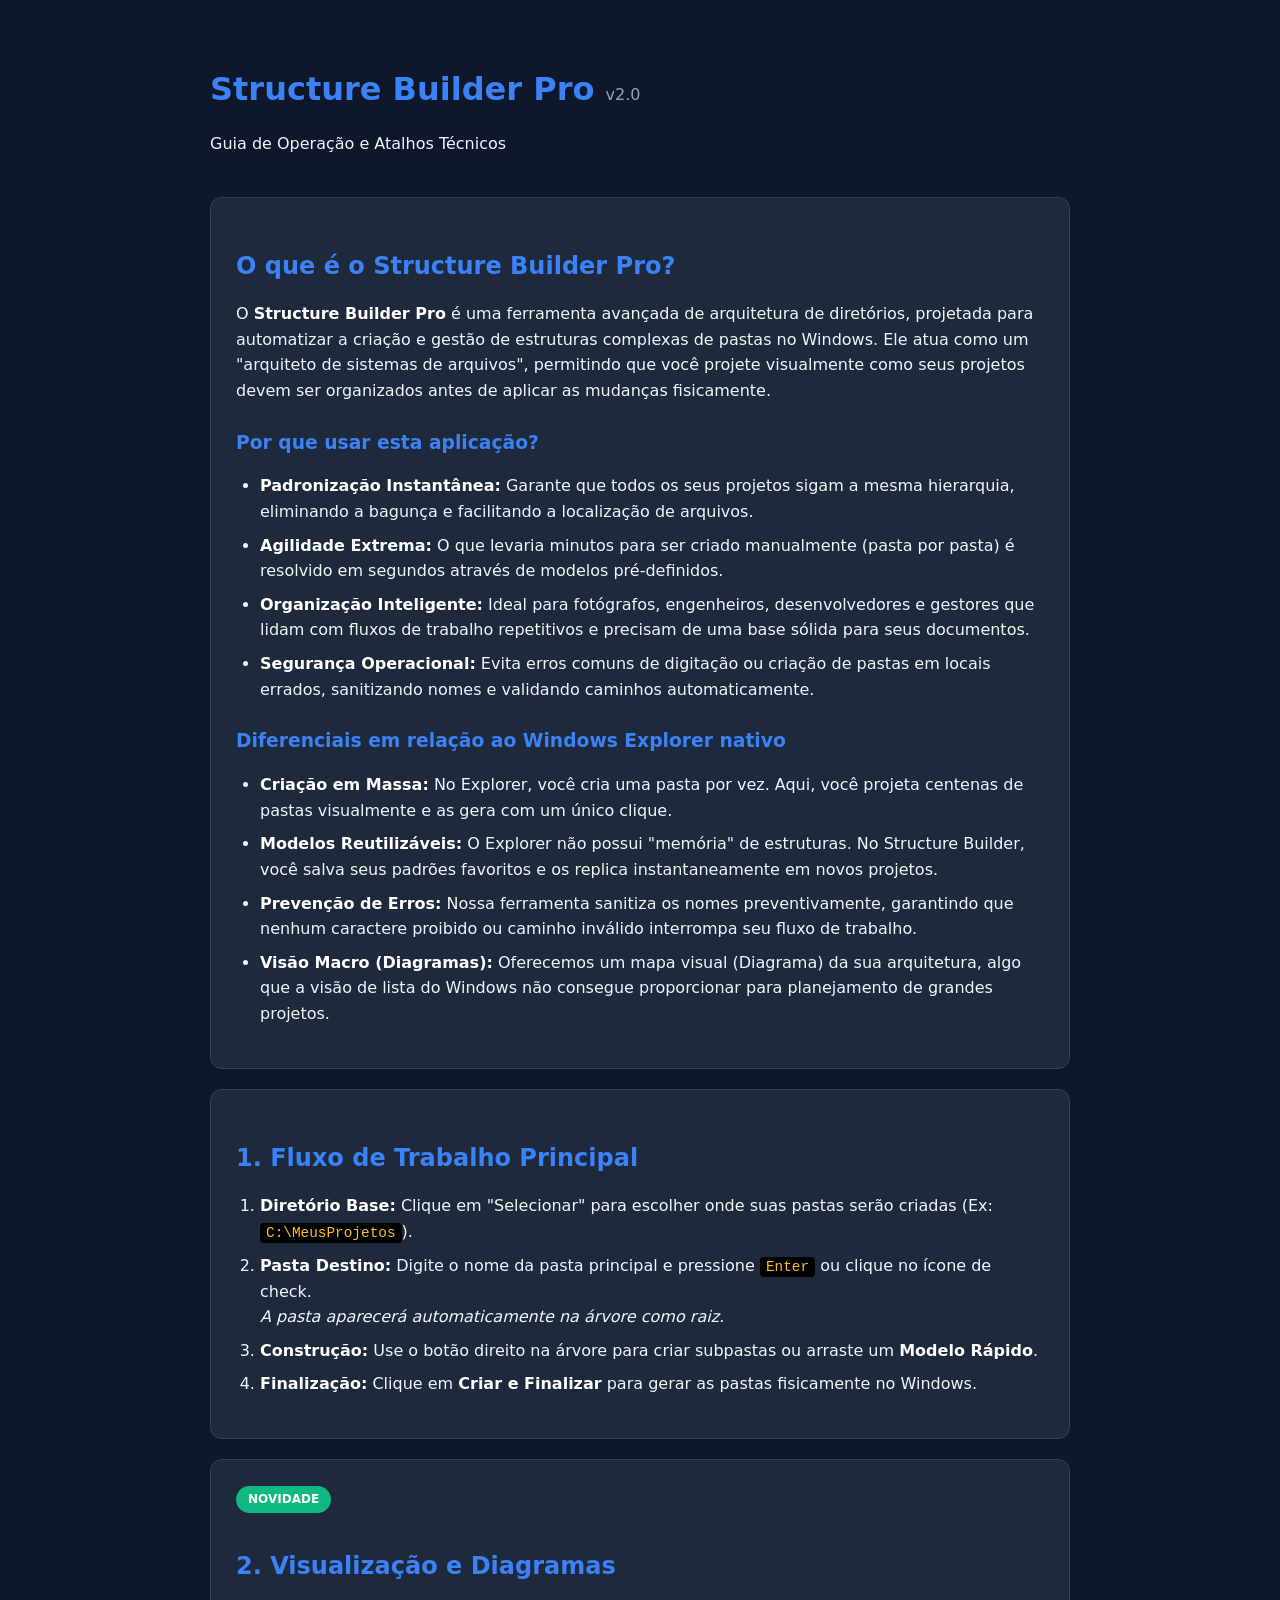
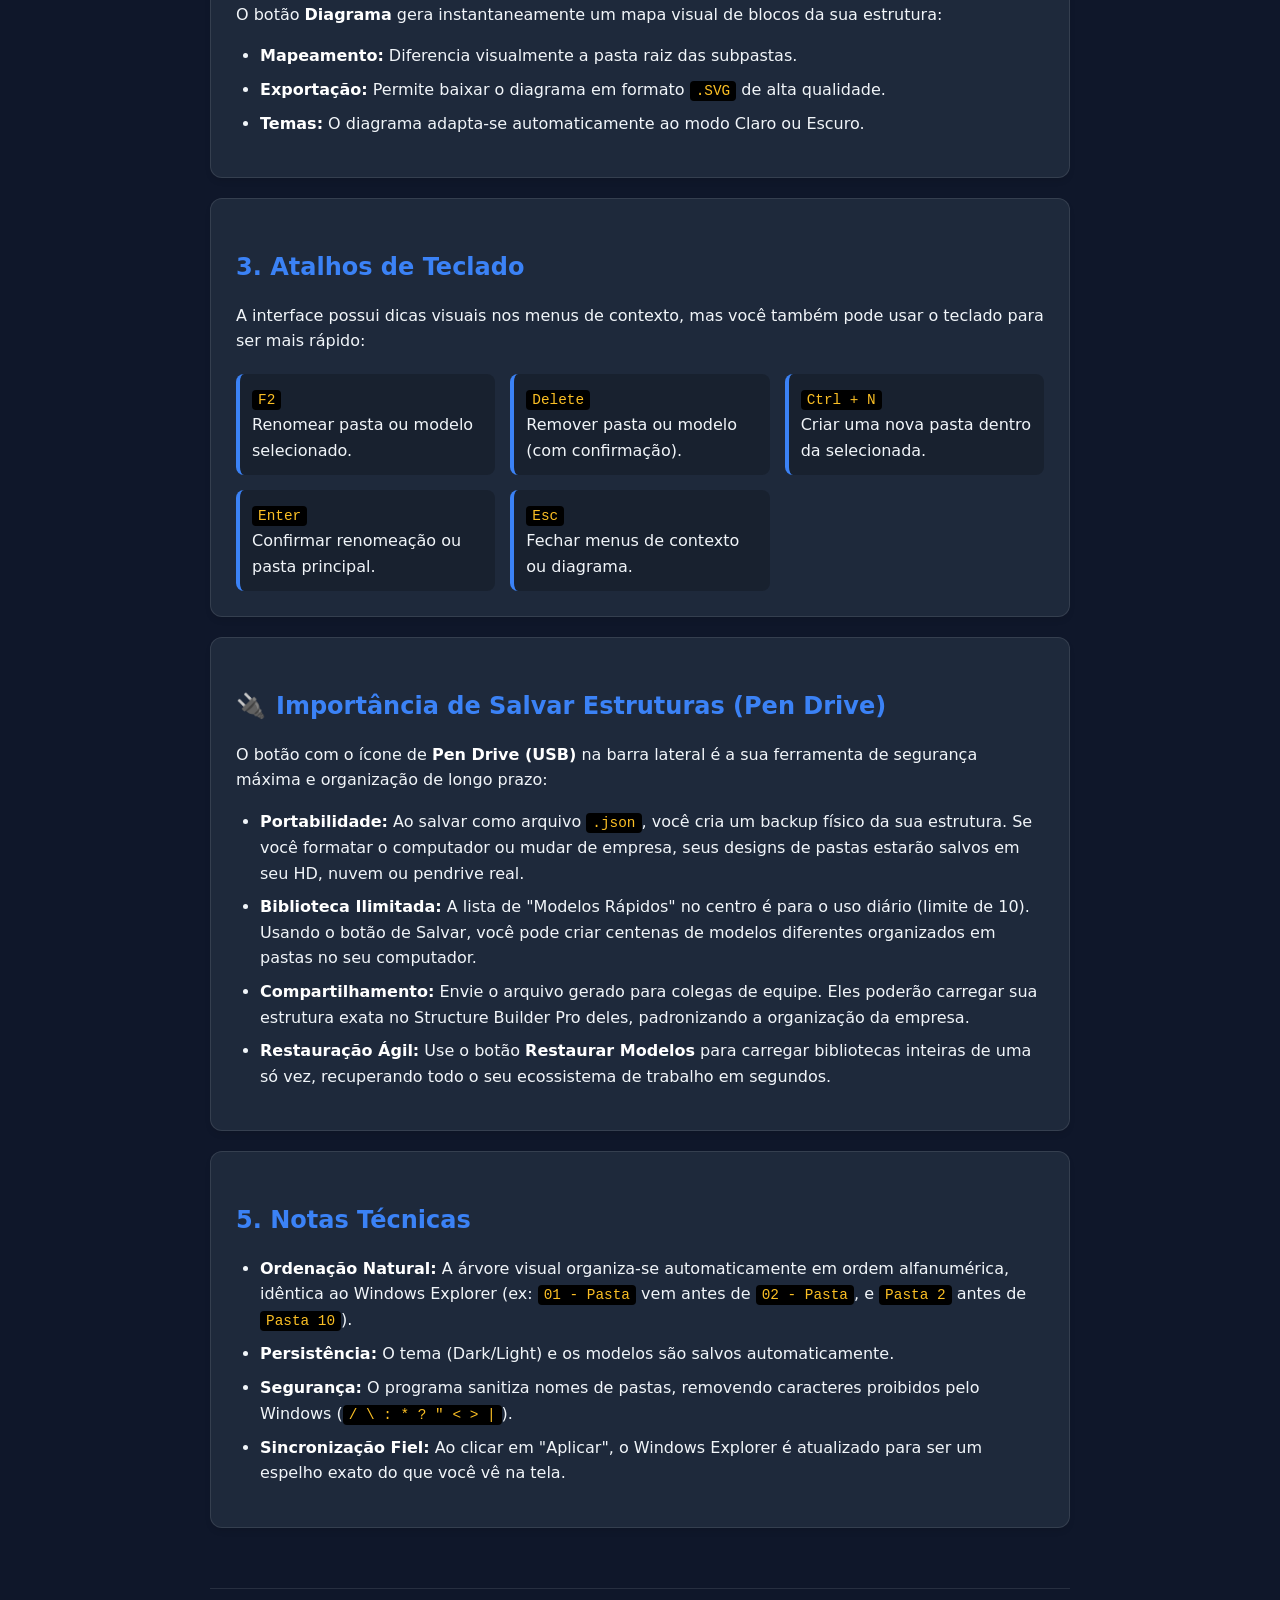
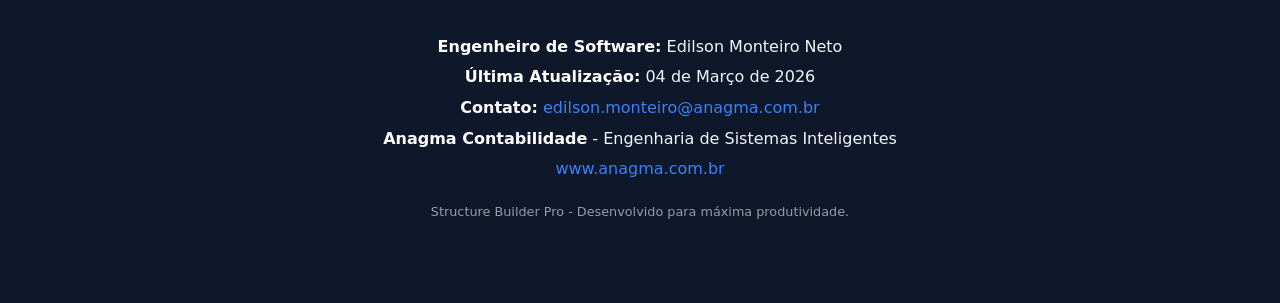
==== manual.html @ afff5ffa "Upload inicial do projeto com .gitignore atualizado" ====
<!DOCTYPE html>
<html lang="pt-br">
<head>
    <meta charset="UTF-8">
    <meta name="viewport" content="width=device-width, initial-scale=1.0">
    <title>Manual - Structure Builder Pro</title>
    <style>
        :root {
            --primary: #3b82f6;
            --primary-hover: #2563eb;
            --bg: #0f172a;
            --card: #1e293b;
            --text: #f1f5f9;
            --text-muted: #94a3b8;
            --accent: #10b981;
            --border: rgba(255, 255, 255, 0.1);
        }

        *, *::before, *::after {
            box-sizing: border-box;
        }

        body {
            font-family: 'Inter', system-ui, -apple-system, sans-serif;
            background-color: var(--bg);
            color: var(--text);
            line-height: 1.6;
            max-width: 900px;
            margin: 0 auto;
            padding: 40px 20px;
            text-rendering: optimizeLegibility;
            -webkit-font-smoothing: antialiased;
        }

        header {
            margin-bottom: 40px;
        }

        h1, h2, h3 { 
            color: var(--primary); 
            margin-top: 1.5rem;
            margin-bottom: 1rem;
        }

        h1 small {
            font-size: 1rem;
            color: var(--text-muted);
            font-weight: normal;
        }

        .card {
            background: var(--card);
            padding: 25px;
            border-radius: 12px;
            margin-bottom: 20px;
            border: 1px solid var(--border);
            box-shadow: 0 4px 6px -1px rgba(0, 0, 0, 0.1);
        }

        code {
            background: #000;
            padding: 2px 6px;
            border-radius: 4px;
            color: #fbbf24;
            font-family: 'Fira Code', monospace;
            font-size: 0.9em;
        }

        .shortcut-grid {
            display: grid;
            grid-template-columns: repeat(auto-fit, minmax(200px, 1fr));
            gap: 15px;
            margin-top: 20px;
        }

        .shortcut-item {
            background: rgba(0, 0, 0, 0.2);
            padding: 12px;
            border-radius: 8px;
            border-left: 4px solid var(--primary);
        }

        .badge {
            display: inline-block;
            padding: 4px 12px;
            border-radius: 20px;
            font-size: 0.75rem;
            font-weight: bold;
            text-transform: uppercase;
            margin-bottom: 10px;
        }

        .badge-new { 
            background: var(--accent); 
            color: #fff; 
        }

        .flex-title {
            display: flex;
            align-items: center;
            gap: 10px;
        }

        .flex-title i {
            font-style: normal;
            color: var(--primary);
        }

        footer {
            text-align: center;
            margin-top: 60px;
            padding: 40px 20px;
            border-top: 1px solid var(--border);
            color: var(--text);
        }

        footer p {
            margin: 5px 0;
        }

        footer a {
            color: var(--primary);
            text-decoration: none;
            transition: color 0.2s ease;
        }

        footer a:hover, footer a:focus {
            color: var(--primary-hover);
            text-decoration: underline;
        }

        .footer-note {
            opacity: 0.6;
            font-size: 0.8rem;
            margin-top: 20px;
        }

        ul, ol {
            padding-left: 1.5rem;
        }

        li {
            margin-bottom: 0.5rem;
        }

        strong {
            color: #fff;
        }
    </style>
</head>
<body>
    <header>
        <h1>Structure Builder Pro <small>v2.0</small></h1>
        <p>Guia de Operação e Atalhos Técnicos</p>
    </header>

    <section class="card">
        <h2>O que é o Structure Builder Pro?</h2>
        <p>O <strong>Structure Builder Pro</strong> é uma ferramenta avançada de arquitetura de diretórios, projetada para automatizar a criação e gestão de estruturas complexas de pastas no Windows. Ele atua como um "arquiteto de sistemas de arquivos", permitindo que você projete visualmente como seus projetos devem ser organizados antes de aplicar as mudanças fisicamente.</p>
        
        <h3>Por que usar esta aplicação?</h3>
        <ul>
            <li><strong>Padronização Instantânea:</strong> Garante que todos os seus projetos sigam a mesma hierarquia, eliminando a bagunça e facilitando a localização de arquivos.</li>
            <li><strong>Agilidade Extrema:</strong> O que levaria minutos para ser criado manualmente (pasta por pasta) é resolvido em segundos através de modelos pré-definidos.</li>
            <li><strong>Organização Inteligente:</strong> Ideal para fotógrafos, engenheiros, desenvolvedores e gestores que lidam com fluxos de trabalho repetitivos e precisam de uma base sólida para seus documentos.</li>
            <li><strong>Segurança Operacional:</strong> Evita erros comuns de digitação ou criação de pastas em locais errados, sanitizando nomes e validando caminhos automaticamente.</li>
        </ul>

        <h3>Diferenciais em relação ao Windows Explorer nativo</h3>
        <ul>
            <li><strong>Criação em Massa:</strong> No Explorer, você cria uma pasta por vez. Aqui, você projeta centenas de pastas visualmente e as gera com um único clique.</li>
            <li><strong>Modelos Reutilizáveis:</strong> O Explorer não possui "memória" de estruturas. No Structure Builder, você salva seus padrões favoritos e os replica instantaneamente em novos projetos.</li>
            <li><strong>Prevenção de Erros:</strong> Nossa ferramenta sanitiza os nomes preventivamente, garantindo que nenhum caractere proibido ou caminho inválido interrompa seu fluxo de trabalho.</li>
            <li><strong>Visão Macro (Diagramas):</strong> Oferecemos um mapa visual (Diagrama) da sua arquitetura, algo que a visão de lista do Windows não consegue proporcionar para planejamento de grandes projetos.</li>
        </ul>
    </section>

    <section class="card">
        <h2>1. Fluxo de Trabalho Principal</h2>
        <ol>
            <li><strong>Diretório Base:</strong> Clique em "Selecionar" para escolher onde suas pastas serão criadas (Ex: <code>C:\MeusProjetos</code>).</li>
            <li><strong>Pasta Destino:</strong> Digite o nome da pasta principal e pressione <code>Enter</code> ou clique no ícone de check.
                <br><em>A pasta aparecerá automaticamente na árvore como raiz.</em></li>
            <li><strong>Construção:</strong> Use o botão direito na árvore para criar subpastas ou arraste um <strong>Modelo Rápido</strong>.</li>
            <li><strong>Finalização:</strong> Clique em <strong>Criar e Finalizar</strong> para gerar as pastas fisicamente no Windows.</li>
        </ol>
    </section>

    <section class="card">
        <span class="badge badge-new">Novidade</span>
        <h2>2. Visualização e Diagramas</h2>
        <p>O botão <strong>Diagrama</strong> gera instantaneamente um mapa visual de blocos da sua estrutura:</p>
        <ul>
            <li><strong>Mapeamento:</strong> Diferencia visualmente a pasta raiz das subpastas.</li>
            <li><strong>Exportação:</strong> Permite baixar o diagrama em formato <code>.SVG</code> de alta qualidade.</li>
            <li><strong>Temas:</strong> O diagrama adapta-se automaticamente ao modo Claro ou Escuro.</li>
        </ul>
    </section>

    <section class="card">
        <h2>3. Atalhos de Teclado</h2>
        <p>A interface possui dicas visuais nos menus de contexto, mas você também pode usar o teclado para ser mais rápido:</p>
        <div class="shortcut-grid">
            <div class="shortcut-item"><code>F2</code> <br>Renomear pasta ou modelo selecionado.</div>
            <div class="shortcut-item"><code>Delete</code> <br>Remover pasta ou modelo (com confirmação).</div>
            <div class="shortcut-item"><code>Ctrl + N</code> <br>Criar uma nova pasta dentro da selecionada.</div>
            <div class="shortcut-item"><code>Enter</code> <br>Confirmar renomeação ou pasta principal.</div>
            <div class="shortcut-item"><code>Esc</code> <br>Fechar menus de contexto ou diagrama.</div>
        </div>
    </section>

    <section class="card">
        <h2 class="flex-title"><i>🔌</i> Importância de Salvar Estruturas (Pen Drive)</h2>
        <p>O botão com o ícone de <strong>Pen Drive (USB)</strong> na barra lateral é a sua ferramenta de segurança máxima e organização de longo prazo:</p>
        <ul>
            <li><strong>Portabilidade:</strong> Ao salvar como arquivo <code>.json</code>, você cria um backup físico da sua estrutura. Se você formatar o computador ou mudar de empresa, seus designs de pastas estarão salvos em seu HD, nuvem ou pendrive real.</li>
            <li><strong>Biblioteca Ilimitada:</strong> A lista de "Modelos Rápidos" no centro é para o uso diário (limite de 10). Usando o botão de Salvar, você pode criar centenas de modelos diferentes organizados em pastas no seu computador.</li>
            <li><strong>Compartilhamento:</strong> Envie o arquivo gerado para colegas de equipe. Eles poderão carregar sua estrutura exata no Structure Builder Pro deles, padronizando a organização da empresa.</li>
            <li><strong>Restauração Ágil:</strong> Use o botão <strong>Restaurar Modelos</strong> para carregar bibliotecas inteiras de uma só vez, recuperando todo o seu ecossistema de trabalho em segundos.</li>
        </ul>
    </section>

    <section class="card">
        <h2>5. Notas Técnicas</h2>
        <ul>
            <li><strong>Ordenação Natural:</strong> A árvore visual organiza-se automaticamente em ordem alfanumérica, idêntica ao Windows Explorer (ex: <code>01 - Pasta</code> vem antes de <code>02 - Pasta</code>, e <code>Pasta 2</code> antes de <code>Pasta 10</code>).</li>
            <li><strong>Persistência:</strong> O tema (Dark/Light) e os modelos são salvos automaticamente.</li>
            <li><strong>Segurança:</strong> O programa sanitiza nomes de pastas, removendo caracteres proibidos pelo Windows (<code>/ \ : * ? " < > |</code>).</li>
            <li><strong>Sincronização Fiel:</strong> Ao clicar em "Aplicar", o Windows Explorer é atualizado para ser um espelho exato do que você vê na tela.</li>
        </ul>
    </section>

    <footer>
        <p><strong>Engenheiro de Software:</strong> Edilson Monteiro Neto</p>
        <p><strong>Última Atualização:</strong> 04 de Março de 2026</p>
        <p><strong>Contato:</strong> <a href="mailto:edilson.monteiro@anagma.com.br">edilson.monteiro@anagma.com.br</a></p>
        <p><strong>Anagma Contabilidade</strong> - Engenharia de Sistemas Inteligentes</p>
        <p><a href="https://www.anagma.com.br" target="_blank" rel="noopener">www.anagma.com.br</a></p>
        <p class="footer-note">Structure Builder Pro - Desenvolvido para máxima produtividade.</p>
    </footer>
</body>
</html>
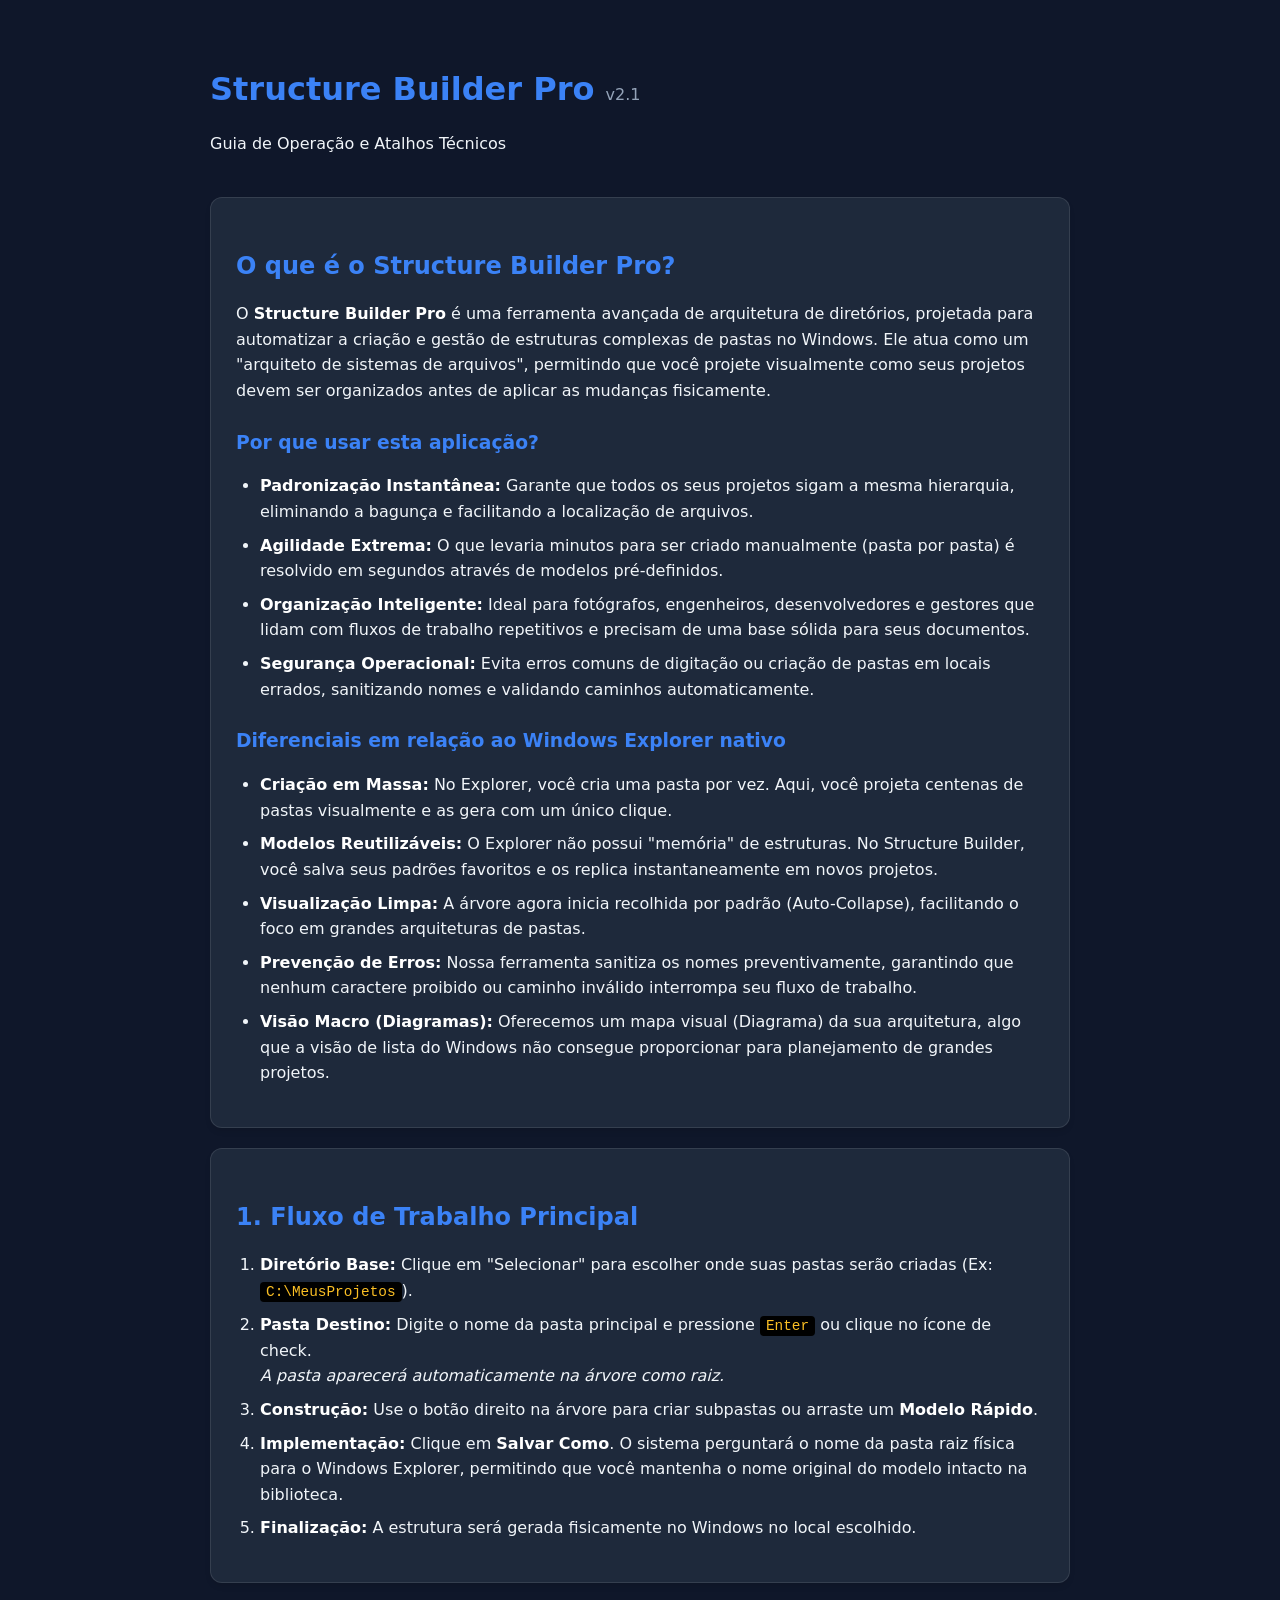
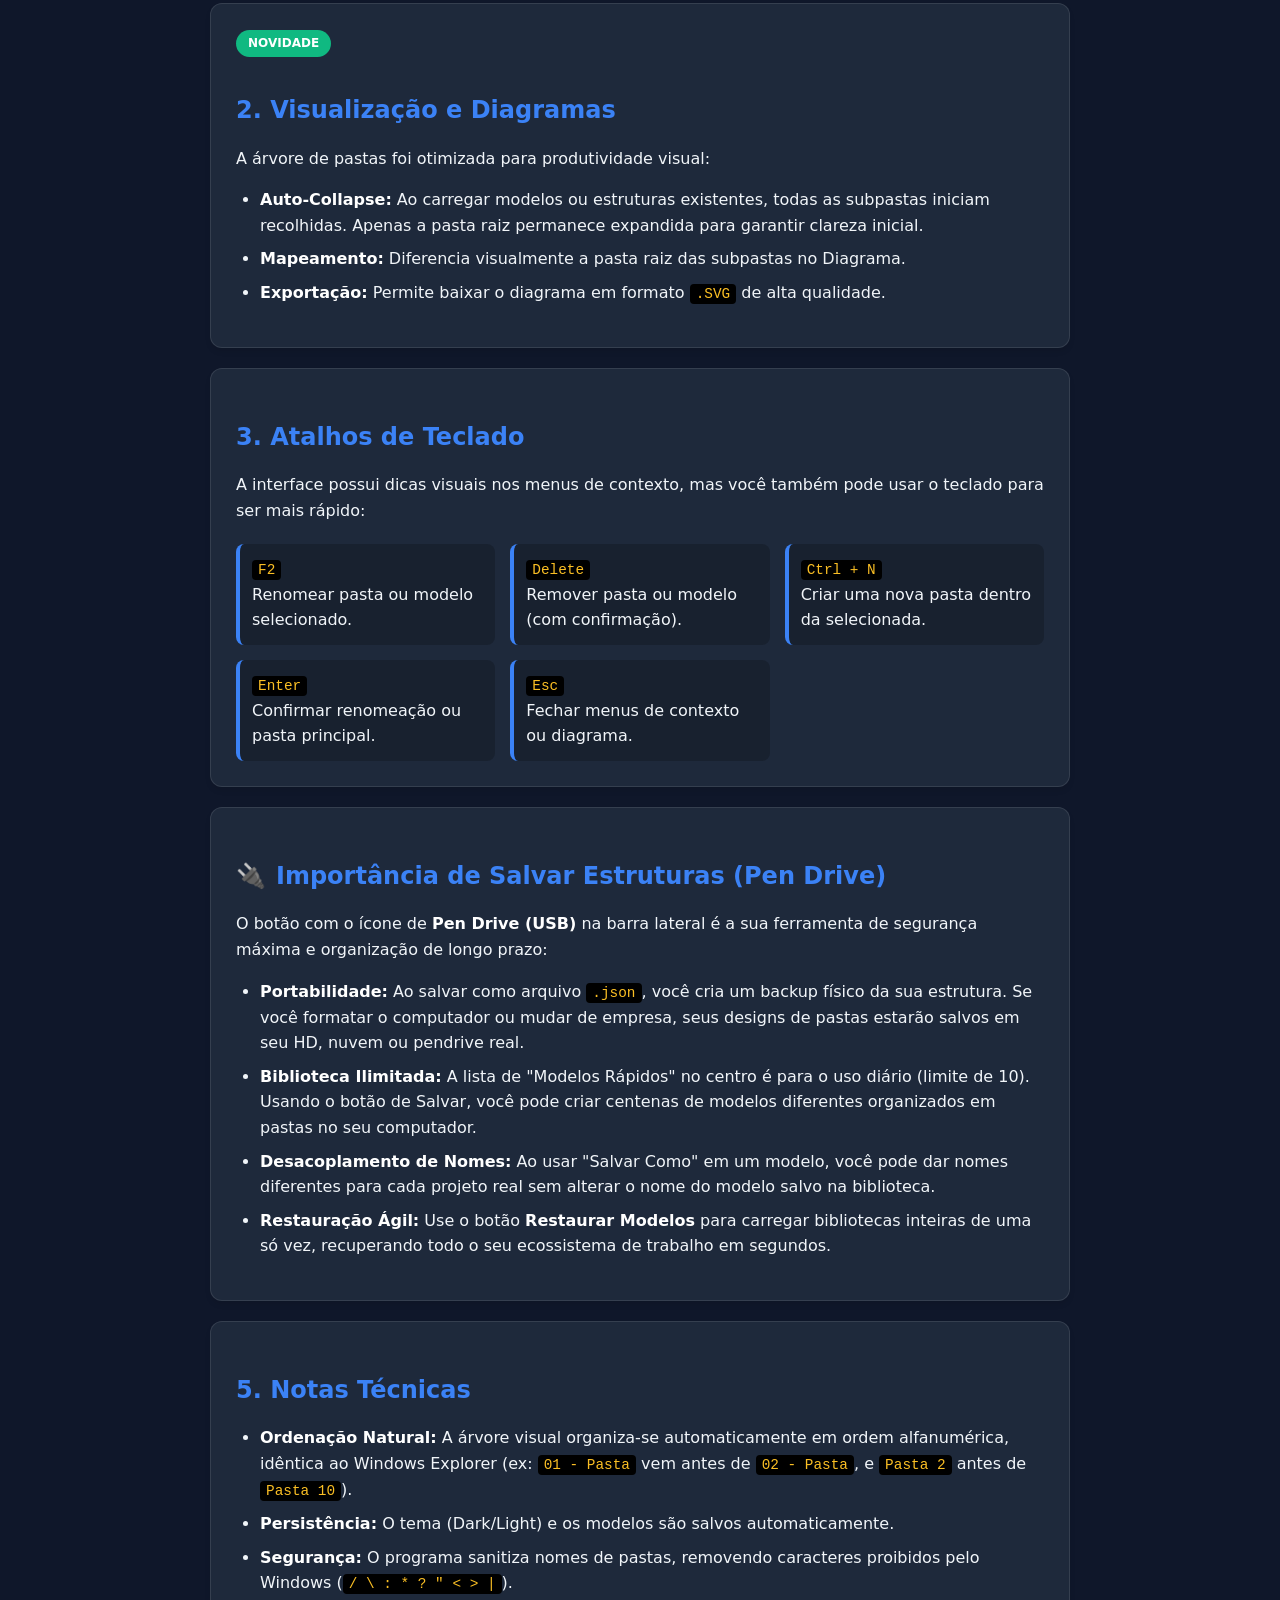
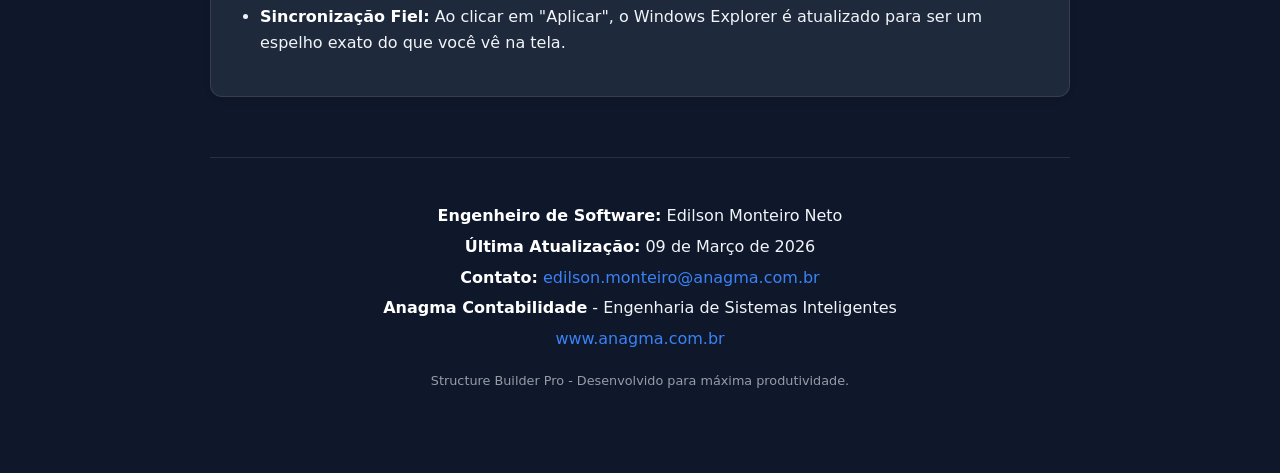
==== commit 0abaa168: "Ajustes em modelos rápidos para preservar nome do modelo  e em arvóre de pastas para iniciar recolhi" ====
--- a/manual.html
+++ b/manual.html
@@ -150,7 +150,7 @@
 </head>
 <body>
     <header>
-        <h1>Structure Builder Pro <small>v2.0</small></h1>
+        <h1>Structure Builder Pro <small>v2.1</small></h1>
         <p>Guia de Operação e Atalhos Técnicos</p>
     </header>
 
@@ -170,6 +170,7 @@
         <ul>
             <li><strong>Criação em Massa:</strong> No Explorer, você cria uma pasta por vez. Aqui, você projeta centenas de pastas visualmente e as gera com um único clique.</li>
             <li><strong>Modelos Reutilizáveis:</strong> O Explorer não possui "memória" de estruturas. No Structure Builder, você salva seus padrões favoritos e os replica instantaneamente em novos projetos.</li>
+            <li><strong>Visualização Limpa:</strong> A árvore agora inicia recolhida por padrão (Auto-Collapse), facilitando o foco em grandes arquiteturas de pastas.</li>
             <li><strong>Prevenção de Erros:</strong> Nossa ferramenta sanitiza os nomes preventivamente, garantindo que nenhum caractere proibido ou caminho inválido interrompa seu fluxo de trabalho.</li>
             <li><strong>Visão Macro (Diagramas):</strong> Oferecemos um mapa visual (Diagrama) da sua arquitetura, algo que a visão de lista do Windows não consegue proporcionar para planejamento de grandes projetos.</li>
         </ul>
@@ -182,18 +183,19 @@
             <li><strong>Pasta Destino:</strong> Digite o nome da pasta principal e pressione <code>Enter</code> ou clique no ícone de check.
                 <br><em>A pasta aparecerá automaticamente na árvore como raiz.</em></li>
             <li><strong>Construção:</strong> Use o botão direito na árvore para criar subpastas ou arraste um <strong>Modelo Rápido</strong>.</li>
-            <li><strong>Finalização:</strong> Clique em <strong>Criar e Finalizar</strong> para gerar as pastas fisicamente no Windows.</li>
+            <li><strong>Implementação:</strong> Clique em <strong>Salvar Como</strong>. O sistema perguntará o nome da pasta raiz física para o Windows Explorer, permitindo que você mantenha o nome original do modelo intacto na biblioteca.</li>
+            <li><strong>Finalização:</strong> A estrutura será gerada fisicamente no Windows no local escolhido.</li>
         </ol>
     </section>
 
     <section class="card">
         <span class="badge badge-new">Novidade</span>
         <h2>2. Visualização e Diagramas</h2>
-        <p>O botão <strong>Diagrama</strong> gera instantaneamente um mapa visual de blocos da sua estrutura:</p>
-        <ul>
-            <li><strong>Mapeamento:</strong> Diferencia visualmente a pasta raiz das subpastas.</li>
+        <p>A árvore de pastas foi otimizada para produtividade visual:</p>
+        <ul>
+            <li><strong>Auto-Collapse:</strong> Ao carregar modelos ou estruturas existentes, todas as subpastas iniciam recolhidas. Apenas a pasta raiz permanece expandida para garantir clareza inicial.</li>
+            <li><strong>Mapeamento:</strong> Diferencia visualmente a pasta raiz das subpastas no Diagrama.</li>
             <li><strong>Exportação:</strong> Permite baixar o diagrama em formato <code>.SVG</code> de alta qualidade.</li>
-            <li><strong>Temas:</strong> O diagrama adapta-se automaticamente ao modo Claro ou Escuro.</li>
         </ul>
     </section>
 
@@ -215,7 +217,7 @@
         <ul>
             <li><strong>Portabilidade:</strong> Ao salvar como arquivo <code>.json</code>, você cria um backup físico da sua estrutura. Se você formatar o computador ou mudar de empresa, seus designs de pastas estarão salvos em seu HD, nuvem ou pendrive real.</li>
             <li><strong>Biblioteca Ilimitada:</strong> A lista de "Modelos Rápidos" no centro é para o uso diário (limite de 10). Usando o botão de Salvar, você pode criar centenas de modelos diferentes organizados em pastas no seu computador.</li>
-            <li><strong>Compartilhamento:</strong> Envie o arquivo gerado para colegas de equipe. Eles poderão carregar sua estrutura exata no Structure Builder Pro deles, padronizando a organização da empresa.</li>
+            <li><strong>Desacoplamento de Nomes:</strong> Ao usar "Salvar Como" em um modelo, você pode dar nomes diferentes para cada projeto real sem alterar o nome do modelo salvo na biblioteca.</li>
             <li><strong>Restauração Ágil:</strong> Use o botão <strong>Restaurar Modelos</strong> para carregar bibliotecas inteiras de uma só vez, recuperando todo o seu ecossistema de trabalho em segundos.</li>
         </ul>
     </section>
@@ -232,7 +234,7 @@
 
     <footer>
         <p><strong>Engenheiro de Software:</strong> Edilson Monteiro Neto</p>
-        <p><strong>Última Atualização:</strong> 04 de Março de 2026</p>
+        <p><strong>Última Atualização:</strong> 09 de Março de 2026</p>
         <p><strong>Contato:</strong> <a href="mailto:edilson.monteiro@anagma.com.br">edilson.monteiro@anagma.com.br</a></p>
         <p><strong>Anagma Contabilidade</strong> - Engenharia de Sistemas Inteligentes</p>
         <p><a href="https://www.anagma.com.br" target="_blank" rel="noopener">www.anagma.com.br</a></p>
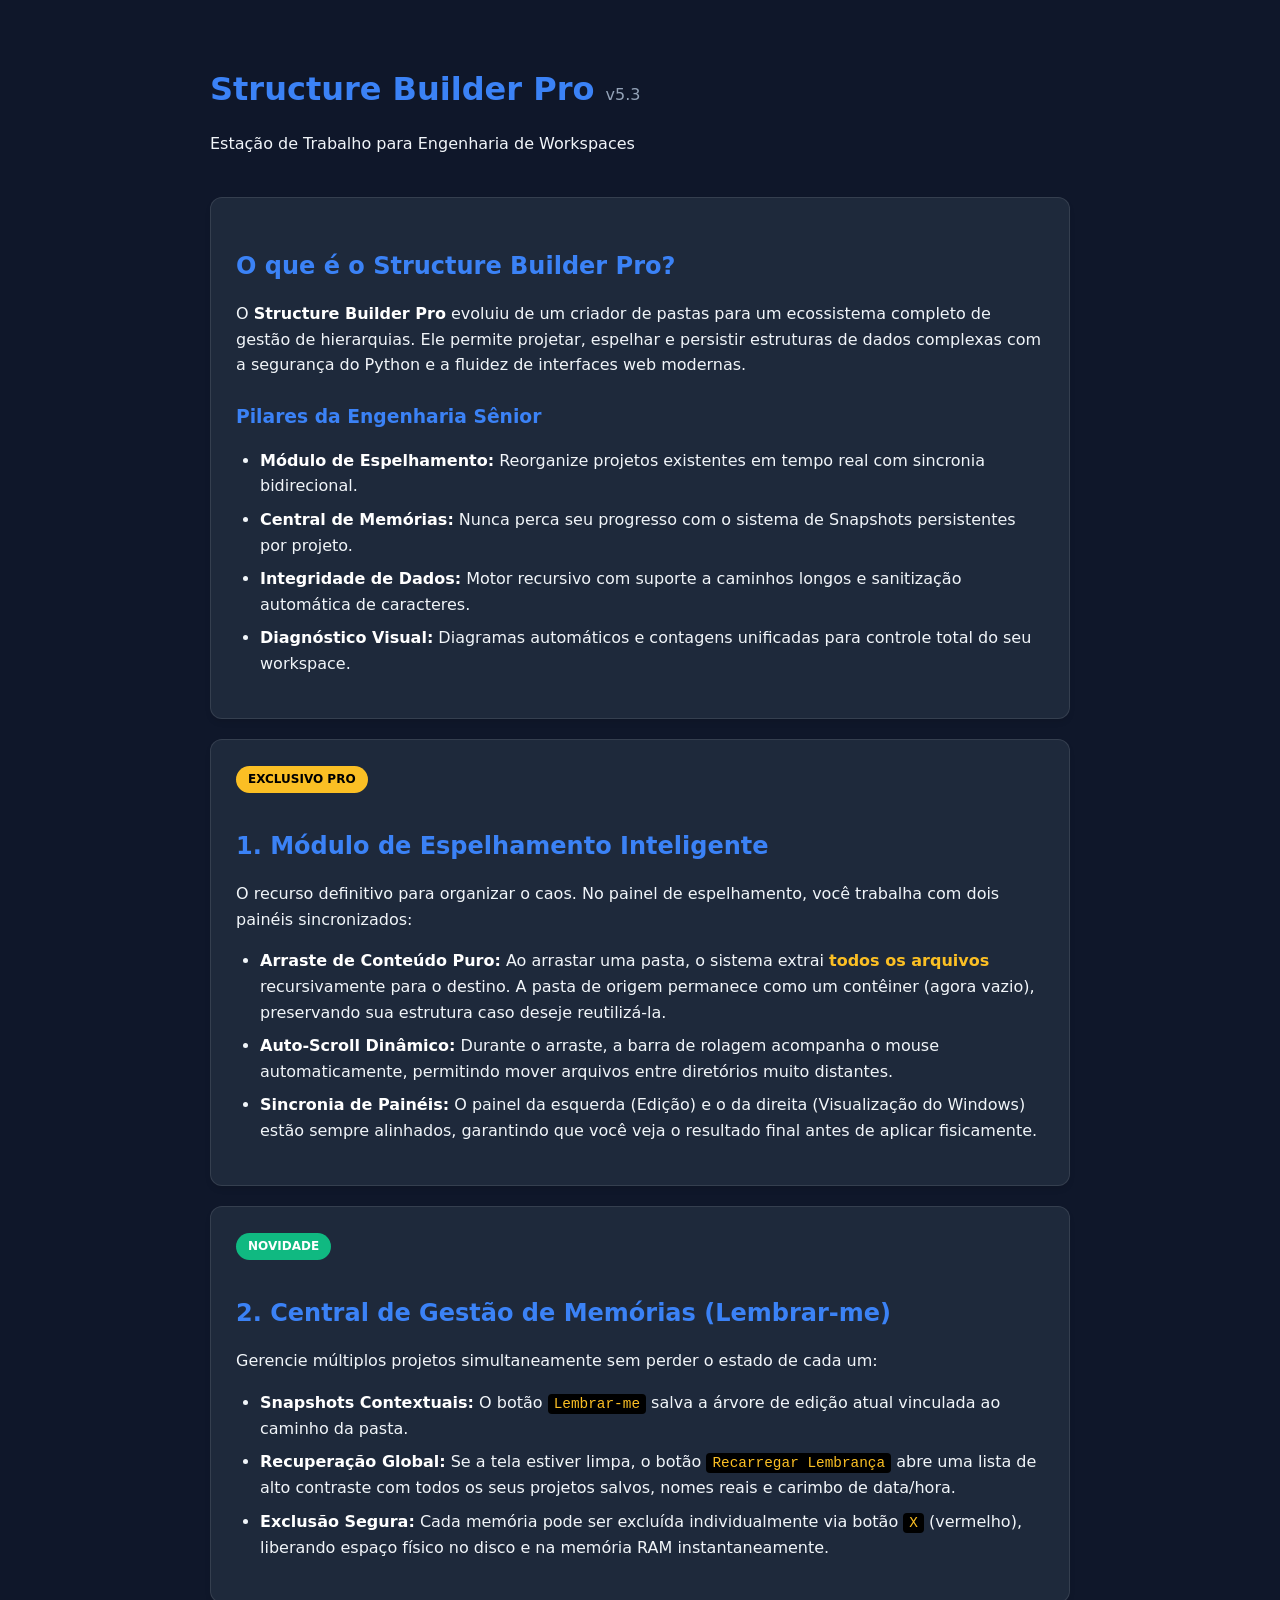
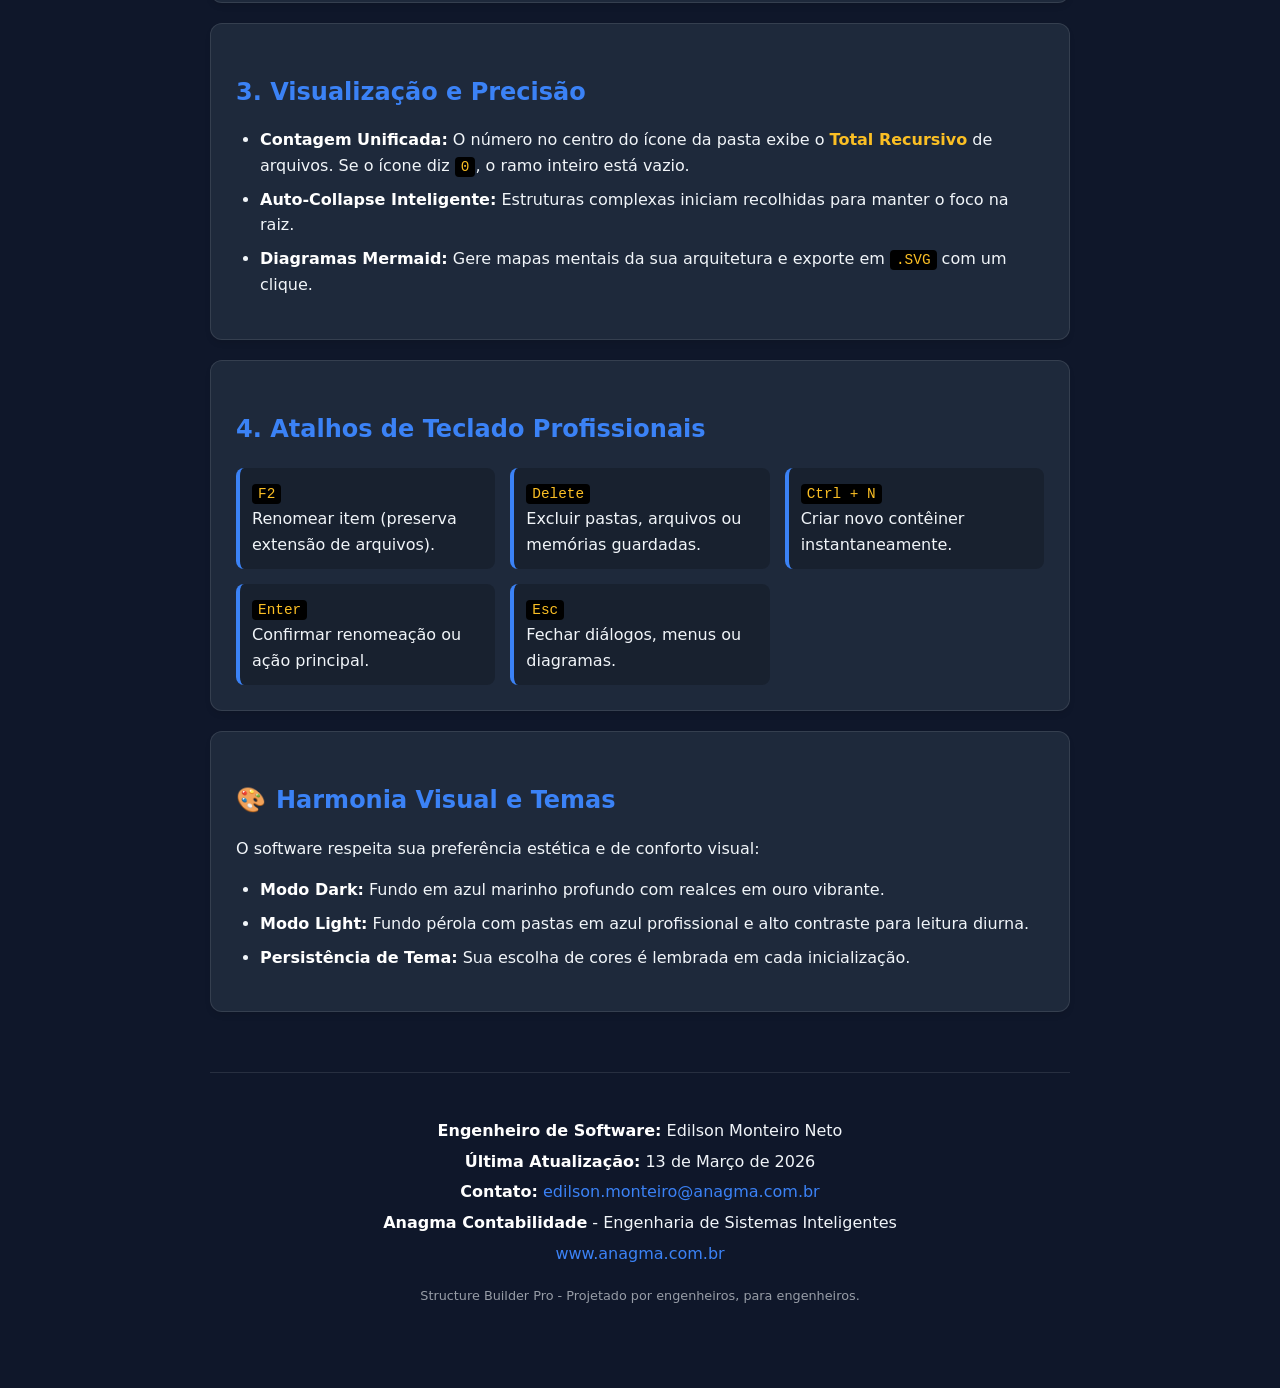
==== commit c493336c: "Implementado novo menu  espelhamento de pastas" ====
--- a/manual.html
+++ b/manual.html
@@ -1,4 +1,4 @@
- <!DOCTYPE html>
+<!DOCTYPE html>
 <html lang="pt-br">
 <head>
     <meta charset="UTF-8">
@@ -13,6 +13,8 @@
             --text: #f1f5f9;
             --text-muted: #94a3b8;
             --accent: #10b981;
+            --warning: #fbbf24;
+            --danger: #ef4444;
             --border: rgba(255, 255, 255, 0.1);
         }
 
@@ -61,7 +63,7 @@
             background: #000;
             padding: 2px 6px;
             border-radius: 4px;
-            color: #fbbf24;
+            color: var(--warning);
             font-family: 'Fira Code', monospace;
             font-size: 0.9em;
         }
@@ -95,6 +97,11 @@
             color: #fff; 
         }
 
+        .badge-pro {
+            background: var(--warning);
+            color: #000;
+        }
+
         .flex-title {
             display: flex;
             align-items: center;
@@ -146,99 +153,91 @@
         strong {
             color: #fff;
         }
+
+        .pro-highlight {
+            color: var(--warning);
+            font-weight: bold;
+        }
     </style>
 </head>
 <body>
     <header>
-        <h1>Structure Builder Pro <small>v2.1</small></h1>
-        <p>Guia de Operação e Atalhos Técnicos</p>
+        <h1>Structure Builder Pro <small>v5.3</small></h1>
+        <p>Estação de Trabalho para Engenharia de Workspaces</p>
     </header>
 
     <section class="card">
         <h2>O que é o Structure Builder Pro?</h2>
-        <p>O <strong>Structure Builder Pro</strong> é uma ferramenta avançada de arquitetura de diretórios, projetada para automatizar a criação e gestão de estruturas complexas de pastas no Windows. Ele atua como um "arquiteto de sistemas de arquivos", permitindo que você projete visualmente como seus projetos devem ser organizados antes de aplicar as mudanças fisicamente.</p>
+        <p>O <strong>Structure Builder Pro</strong> evoluiu de um criador de pastas para um ecossistema completo de gestão de hierarquias. Ele permite projetar, espelhar e persistir estruturas de dados complexas com a segurança do Python e a fluidez de interfaces web modernas.</p>
         
-        <h3>Por que usar esta aplicação?</h3>
-        <ul>
-            <li><strong>Padronização Instantânea:</strong> Garante que todos os seus projetos sigam a mesma hierarquia, eliminando a bagunça e facilitando a localização de arquivos.</li>
-            <li><strong>Agilidade Extrema:</strong> O que levaria minutos para ser criado manualmente (pasta por pasta) é resolvido em segundos através de modelos pré-definidos.</li>
-            <li><strong>Organização Inteligente:</strong> Ideal para fotógrafos, engenheiros, desenvolvedores e gestores que lidam com fluxos de trabalho repetitivos e precisam de uma base sólida para seus documentos.</li>
-            <li><strong>Segurança Operacional:</strong> Evita erros comuns de digitação ou criação de pastas em locais errados, sanitizando nomes e validando caminhos automaticamente.</li>
-        </ul>
-
-        <h3>Diferenciais em relação ao Windows Explorer nativo</h3>
-        <ul>
-            <li><strong>Criação em Massa:</strong> No Explorer, você cria uma pasta por vez. Aqui, você projeta centenas de pastas visualmente e as gera com um único clique.</li>
-            <li><strong>Modelos Reutilizáveis:</strong> O Explorer não possui "memória" de estruturas. No Structure Builder, você salva seus padrões favoritos e os replica instantaneamente em novos projetos.</li>
-            <li><strong>Visualização Limpa:</strong> A árvore agora inicia recolhida por padrão (Auto-Collapse), facilitando o foco em grandes arquiteturas de pastas.</li>
-            <li><strong>Prevenção de Erros:</strong> Nossa ferramenta sanitiza os nomes preventivamente, garantindo que nenhum caractere proibido ou caminho inválido interrompa seu fluxo de trabalho.</li>
-            <li><strong>Visão Macro (Diagramas):</strong> Oferecemos um mapa visual (Diagrama) da sua arquitetura, algo que a visão de lista do Windows não consegue proporcionar para planejamento de grandes projetos.</li>
-        </ul>
-    </section>
-
-    <section class="card">
-        <h2>1. Fluxo de Trabalho Principal</h2>
-        <ol>
-            <li><strong>Diretório Base:</strong> Clique em "Selecionar" para escolher onde suas pastas serão criadas (Ex: <code>C:\MeusProjetos</code>).</li>
-            <li><strong>Pasta Destino:</strong> Digite o nome da pasta principal e pressione <code>Enter</code> ou clique no ícone de check.
-                <br><em>A pasta aparecerá automaticamente na árvore como raiz.</em></li>
-            <li><strong>Construção:</strong> Use o botão direito na árvore para criar subpastas ou arraste um <strong>Modelo Rápido</strong>.</li>
-            <li><strong>Implementação:</strong> Clique em <strong>Salvar Como</strong>. O sistema perguntará o nome da pasta raiz física para o Windows Explorer, permitindo que você mantenha o nome original do modelo intacto na biblioteca.</li>
-            <li><strong>Finalização:</strong> A estrutura será gerada fisicamente no Windows no local escolhido.</li>
-        </ol>
+        <h3>Pilares da Engenharia Sênior</h3>
+        <ul>
+            <li><strong>Módulo de Espelhamento:</strong> Reorganize projetos existentes em tempo real com sincronia bidirecional.</li>
+            <li><strong>Central de Memórias:</strong> Nunca perca seu progresso com o sistema de Snapshots persistentes por projeto.</li>
+            <li><strong>Integridade de Dados:</strong> Motor recursivo com suporte a caminhos longos e sanitização automática de caracteres.</li>
+            <li><strong>Diagnóstico Visual:</strong> Diagramas automáticos e contagens unificadas para controle total do seu workspace.</li>
+        </ul>
+    </section>
+
+    <section class="card">
+        <span class="badge badge-pro">Exclusivo Pro</span>
+        <h2>1. Módulo de Espelhamento Inteligente</h2>
+        <p>O recurso definitivo para organizar o caos. No painel de espelhamento, você trabalha com dois painéis sincronizados:</p>
+        <ul>
+            <li><strong>Arraste de Conteúdo Puro:</strong> Ao arrastar uma pasta, o sistema extrai <span class="pro-highlight">todos os arquivos</span> recursivamente para o destino. A pasta de origem permanece como um contêiner (agora vazio), preservando sua estrutura caso deseje reutilizá-la.</li>
+            <li><strong>Auto-Scroll Dinâmico:</strong> Durante o arraste, a barra de rolagem acompanha o mouse automaticamente, permitindo mover arquivos entre diretórios muito distantes.</li>
+            <li><strong>Sincronia de Painéis:</strong> O painel da esquerda (Edição) e o da direita (Visualização do Windows) estão sempre alinhados, garantindo que você veja o resultado final antes de aplicar fisicamente.</li>
+        </ul>
     </section>
 
     <section class="card">
         <span class="badge badge-new">Novidade</span>
-        <h2>2. Visualização e Diagramas</h2>
-        <p>A árvore de pastas foi otimizada para produtividade visual:</p>
-        <ul>
-            <li><strong>Auto-Collapse:</strong> Ao carregar modelos ou estruturas existentes, todas as subpastas iniciam recolhidas. Apenas a pasta raiz permanece expandida para garantir clareza inicial.</li>
-            <li><strong>Mapeamento:</strong> Diferencia visualmente a pasta raiz das subpastas no Diagrama.</li>
-            <li><strong>Exportação:</strong> Permite baixar o diagrama em formato <code>.SVG</code> de alta qualidade.</li>
-        </ul>
-    </section>
-
-    <section class="card">
-        <h2>3. Atalhos de Teclado</h2>
-        <p>A interface possui dicas visuais nos menus de contexto, mas você também pode usar o teclado para ser mais rápido:</p>
+        <h2>2. Central de Gestão de Memórias (Lembrar-me)</h2>
+        <p>Gerencie múltiplos projetos simultaneamente sem perder o estado de cada um:</p>
+        <ul>
+            <li><strong>Snapshots Contextuais:</strong> O botão <code>Lembrar-me</code> salva a árvore de edição atual vinculada ao caminho da pasta.</li>
+            <li><strong>Recuperação Global:</strong> Se a tela estiver limpa, o botão <code>Recarregar Lembrança</code> abre uma lista de alto contraste com todos os seus projetos salvos, nomes reais e carimbo de data/hora.</li>
+            <li><strong>Exclusão Segura:</strong> Cada memória pode ser excluída individualmente via botão <code>X</code> (vermelho), liberando espaço físico no disco e na memória RAM instantaneamente.</li>
+        </ul>
+    </section>
+
+    <section class="card">
+        <h2>3. Visualização e Precisão</h2>
+        <ul>
+            <li><strong>Contagem Unificada:</strong> O número no centro do ícone da pasta exibe o <span class="pro-highlight">Total Recursivo</span> de arquivos. Se o ícone diz <code>0</code>, o ramo inteiro está vazio.</li>
+            <li><strong>Auto-Collapse Inteligente:</strong> Estruturas complexas iniciam recolhidas para manter o foco na raiz.</li>
+            <li><strong>Diagramas Mermaid:</strong> Gere mapas mentais da sua arquitetura e exporte em <code>.SVG</code> com um clique.</li>
+        </ul>
+    </section>
+
+    <section class="card">
+        <h2>4. Atalhos de Teclado Profissionais</h2>
         <div class="shortcut-grid">
-            <div class="shortcut-item"><code>F2</code> <br>Renomear pasta ou modelo selecionado.</div>
-            <div class="shortcut-item"><code>Delete</code> <br>Remover pasta ou modelo (com confirmação).</div>
-            <div class="shortcut-item"><code>Ctrl + N</code> <br>Criar uma nova pasta dentro da selecionada.</div>
-            <div class="shortcut-item"><code>Enter</code> <br>Confirmar renomeação ou pasta principal.</div>
-            <div class="shortcut-item"><code>Esc</code> <br>Fechar menus de contexto ou diagrama.</div>
+            <div class="shortcut-item"><code>F2</code> <br>Renomear item (preserva extensão de arquivos).</div>
+            <div class="shortcut-item"><code>Delete</code> <br>Excluir pastas, arquivos ou memórias guardadas.</div>
+            <div class="shortcut-item"><code>Ctrl + N</code> <br>Criar novo contêiner instantaneamente.</div>
+            <div class="shortcut-item"><code>Enter</code> <br>Confirmar renomeação ou ação principal.</div>
+            <div class="shortcut-item"><code>Esc</code> <br>Fechar diálogos, menus ou diagramas.</div>
         </div>
     </section>
 
     <section class="card">
-        <h2 class="flex-title"><i>🔌</i> Importância de Salvar Estruturas (Pen Drive)</h2>
-        <p>O botão com o ícone de <strong>Pen Drive (USB)</strong> na barra lateral é a sua ferramenta de segurança máxima e organização de longo prazo:</p>
-        <ul>
-            <li><strong>Portabilidade:</strong> Ao salvar como arquivo <code>.json</code>, você cria um backup físico da sua estrutura. Se você formatar o computador ou mudar de empresa, seus designs de pastas estarão salvos em seu HD, nuvem ou pendrive real.</li>
-            <li><strong>Biblioteca Ilimitada:</strong> A lista de "Modelos Rápidos" no centro é para o uso diário (limite de 10). Usando o botão de Salvar, você pode criar centenas de modelos diferentes organizados em pastas no seu computador.</li>
-            <li><strong>Desacoplamento de Nomes:</strong> Ao usar "Salvar Como" em um modelo, você pode dar nomes diferentes para cada projeto real sem alterar o nome do modelo salvo na biblioteca.</li>
-            <li><strong>Restauração Ágil:</strong> Use o botão <strong>Restaurar Modelos</strong> para carregar bibliotecas inteiras de uma só vez, recuperando todo o seu ecossistema de trabalho em segundos.</li>
-        </ul>
-    </section>
-
-    <section class="card">
-        <h2>5. Notas Técnicas</h2>
-        <ul>
-            <li><strong>Ordenação Natural:</strong> A árvore visual organiza-se automaticamente em ordem alfanumérica, idêntica ao Windows Explorer (ex: <code>01 - Pasta</code> vem antes de <code>02 - Pasta</code>, e <code>Pasta 2</code> antes de <code>Pasta 10</code>).</li>
-            <li><strong>Persistência:</strong> O tema (Dark/Light) e os modelos são salvos automaticamente.</li>
-            <li><strong>Segurança:</strong> O programa sanitiza nomes de pastas, removendo caracteres proibidos pelo Windows (<code>/ \ : * ? " < > |</code>).</li>
-            <li><strong>Sincronização Fiel:</strong> Ao clicar em "Aplicar", o Windows Explorer é atualizado para ser um espelho exato do que você vê na tela.</li>
+        <h2 class="flex-title"><i>🎨</i> Harmonia Visual e Temas</h2>
+        <p>O software respeita sua preferência estética e de conforto visual:</p>
+        <ul>
+            <li><strong>Modo Dark:</strong> Fundo em azul marinho profundo com realces em ouro vibrante.</li>
+            <li><strong>Modo Light:</strong> Fundo pérola com pastas em azul profissional e alto contraste para leitura diurna.</li>
+            <li><strong>Persistência de Tema:</strong> Sua escolha de cores é lembrada em cada inicialização.</li>
         </ul>
     </section>
 
     <footer>
         <p><strong>Engenheiro de Software:</strong> Edilson Monteiro Neto</p>
-        <p><strong>Última Atualização:</strong> 09 de Março de 2026</p>
+        <p><strong>Última Atualização:</strong> 13 de Março de 2026</p>
         <p><strong>Contato:</strong> <a href="mailto:edilson.monteiro@anagma.com.br">edilson.monteiro@anagma.com.br</a></p>
         <p><strong>Anagma Contabilidade</strong> - Engenharia de Sistemas Inteligentes</p>
         <p><a href="https://www.anagma.com.br" target="_blank" rel="noopener">www.anagma.com.br</a></p>
-        <p class="footer-note">Structure Builder Pro - Desenvolvido para máxima produtividade.</p>
+        <p class="footer-note">Structure Builder Pro - Projetado por engenheiros, para engenheiros.</p>
     </footer>
 </body>
 </html>
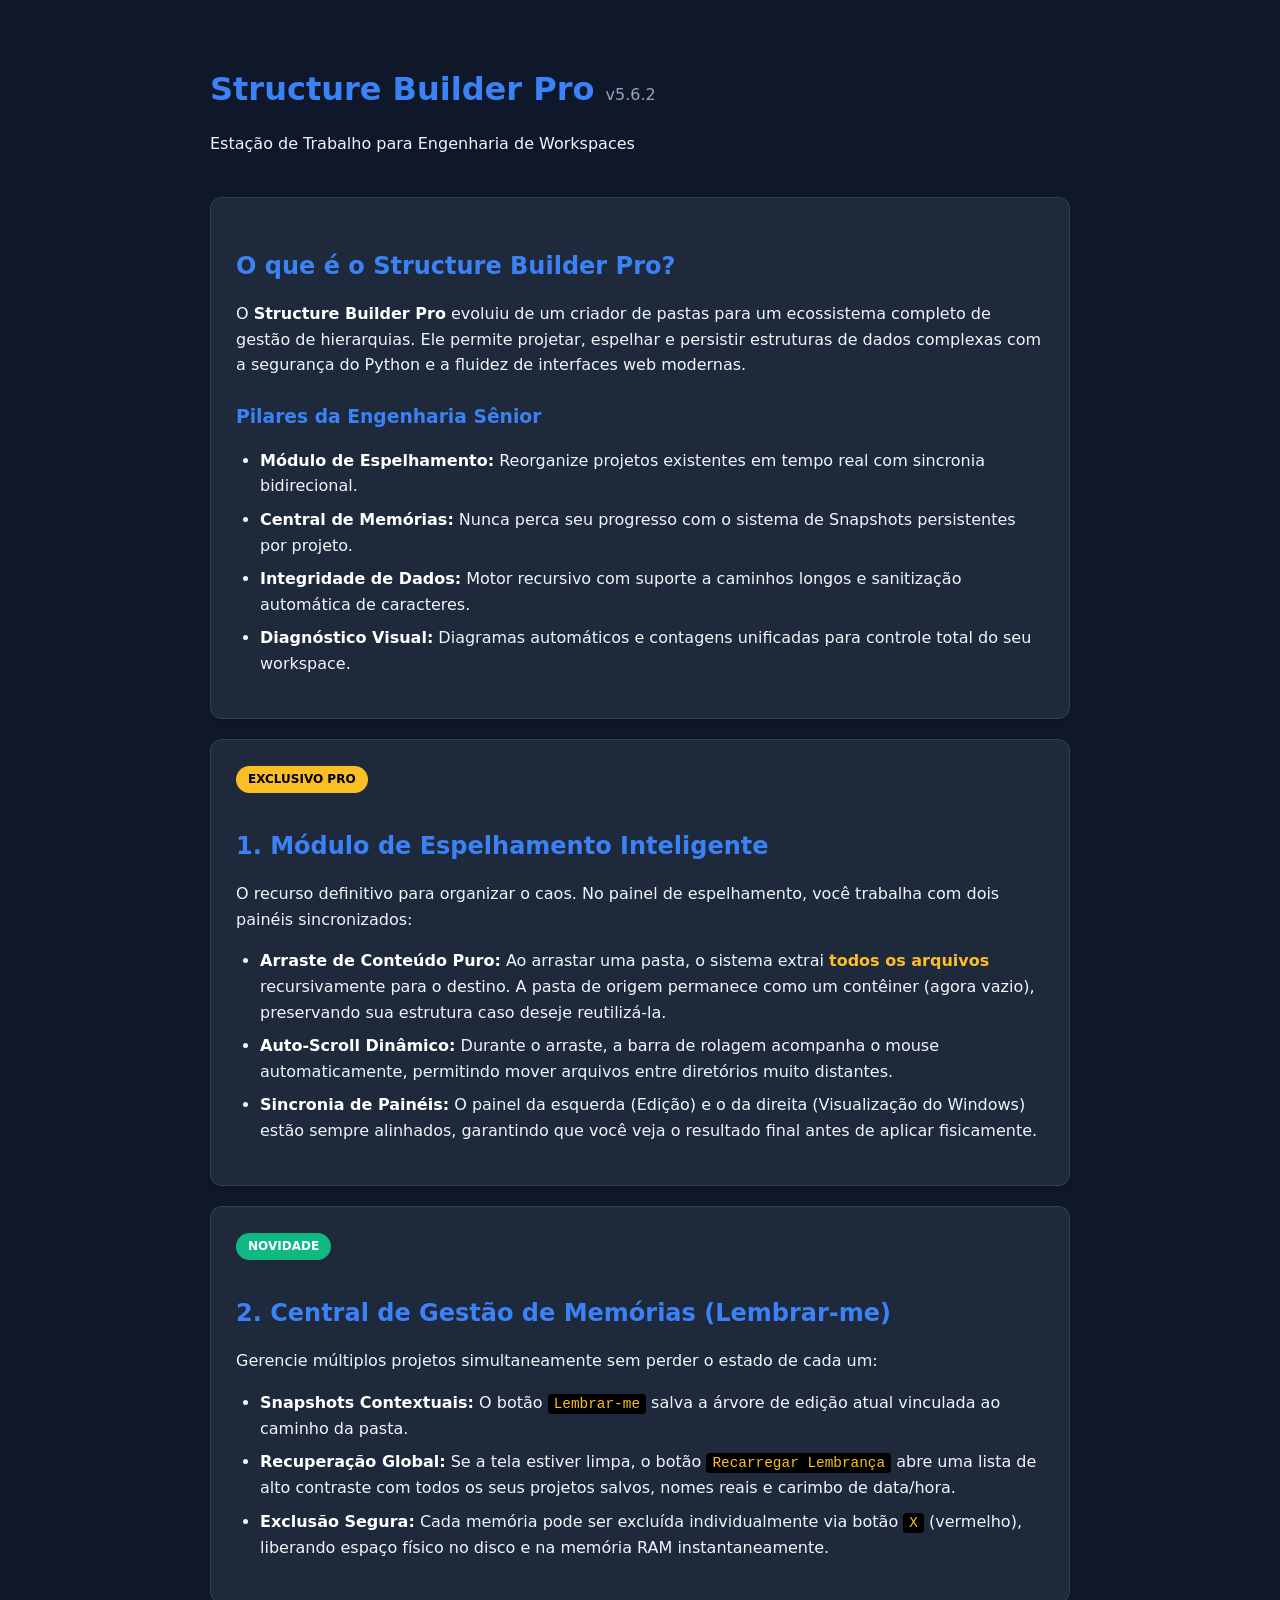
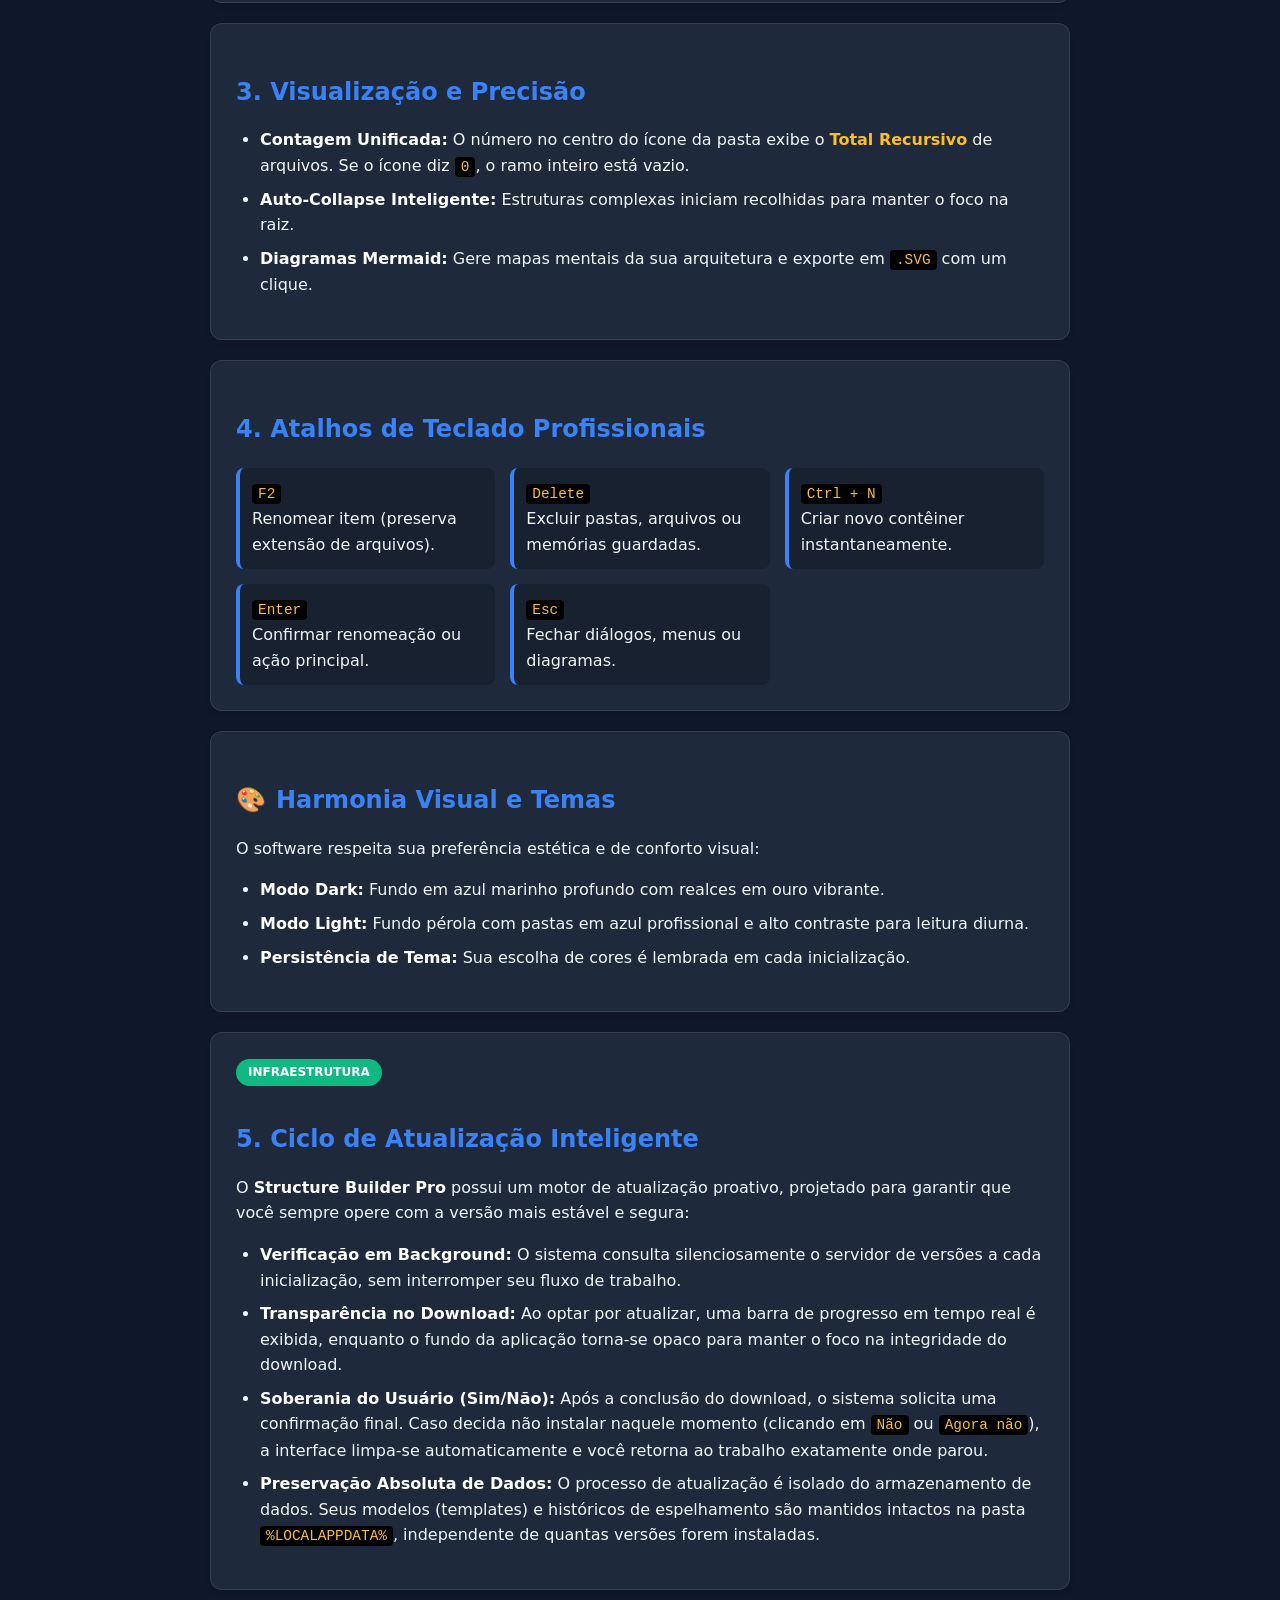
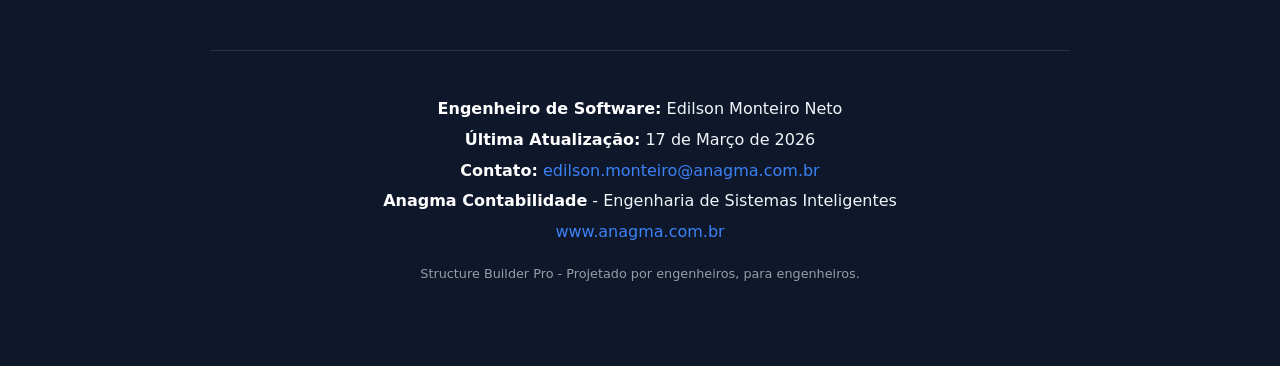
==== commit b2c643be: "Finalizado processso de atualização automática" ====
--- a/manual.html
+++ b/manual.html
@@ -162,7 +162,7 @@
 </head>
 <body>
     <header>
-        <h1>Structure Builder Pro <small>v5.3</small></h1>
+        <h1>Structure Builder Pro <small>v5.6.2</small></h1>
         <p>Estação de Trabalho para Engenharia de Workspaces</p>
     </header>
 
@@ -231,9 +231,21 @@
         </ul>
     </section>
 
+    <section class="card">
+        <span class="badge badge-new">Infraestrutura</span>
+        <h2>5. Ciclo de Atualização Inteligente</h2>
+        <p>O <strong>Structure Builder Pro</strong> possui um motor de atualização proativo, projetado para garantir que você sempre opere com a versão mais estável e segura:</p>
+        <ul>
+            <li><strong>Verificação em Background:</strong> O sistema consulta silenciosamente o servidor de versões a cada inicialização, sem interromper seu fluxo de trabalho.</li>
+            <li><strong>Transparência no Download:</strong> Ao optar por atualizar, uma barra de progresso em tempo real é exibida, enquanto o fundo da aplicação torna-se opaco para manter o foco na integridade do download.</li>
+            <li><strong>Soberania do Usuário (Sim/Não):</strong> Após a conclusão do download, o sistema solicita uma confirmação final. Caso decida não instalar naquele momento (clicando em <code>Não</code> ou <code>Agora não</code>), a interface limpa-se automaticamente e você retorna ao trabalho exatamente onde parou.</li>
+            <li><strong>Preservação Absoluta de Dados:</strong> O processo de atualização é isolado do armazenamento de dados. Seus modelos (templates) e históricos de espelhamento são mantidos intactos na pasta <code>%LOCALAPPDATA%</code>, independente de quantas versões forem instaladas.</li>
+        </ul>
+    </section>
+
     <footer>
         <p><strong>Engenheiro de Software:</strong> Edilson Monteiro Neto</p>
-        <p><strong>Última Atualização:</strong> 13 de Março de 2026</p>
+        <p><strong>Última Atualização:</strong> 17 de Março de 2026</p>
         <p><strong>Contato:</strong> <a href="mailto:edilson.monteiro@anagma.com.br">edilson.monteiro@anagma.com.br</a></p>
         <p><strong>Anagma Contabilidade</strong> - Engenharia de Sistemas Inteligentes</p>
         <p><a href="https://www.anagma.com.br" target="_blank" rel="noopener">www.anagma.com.br</a></p>
